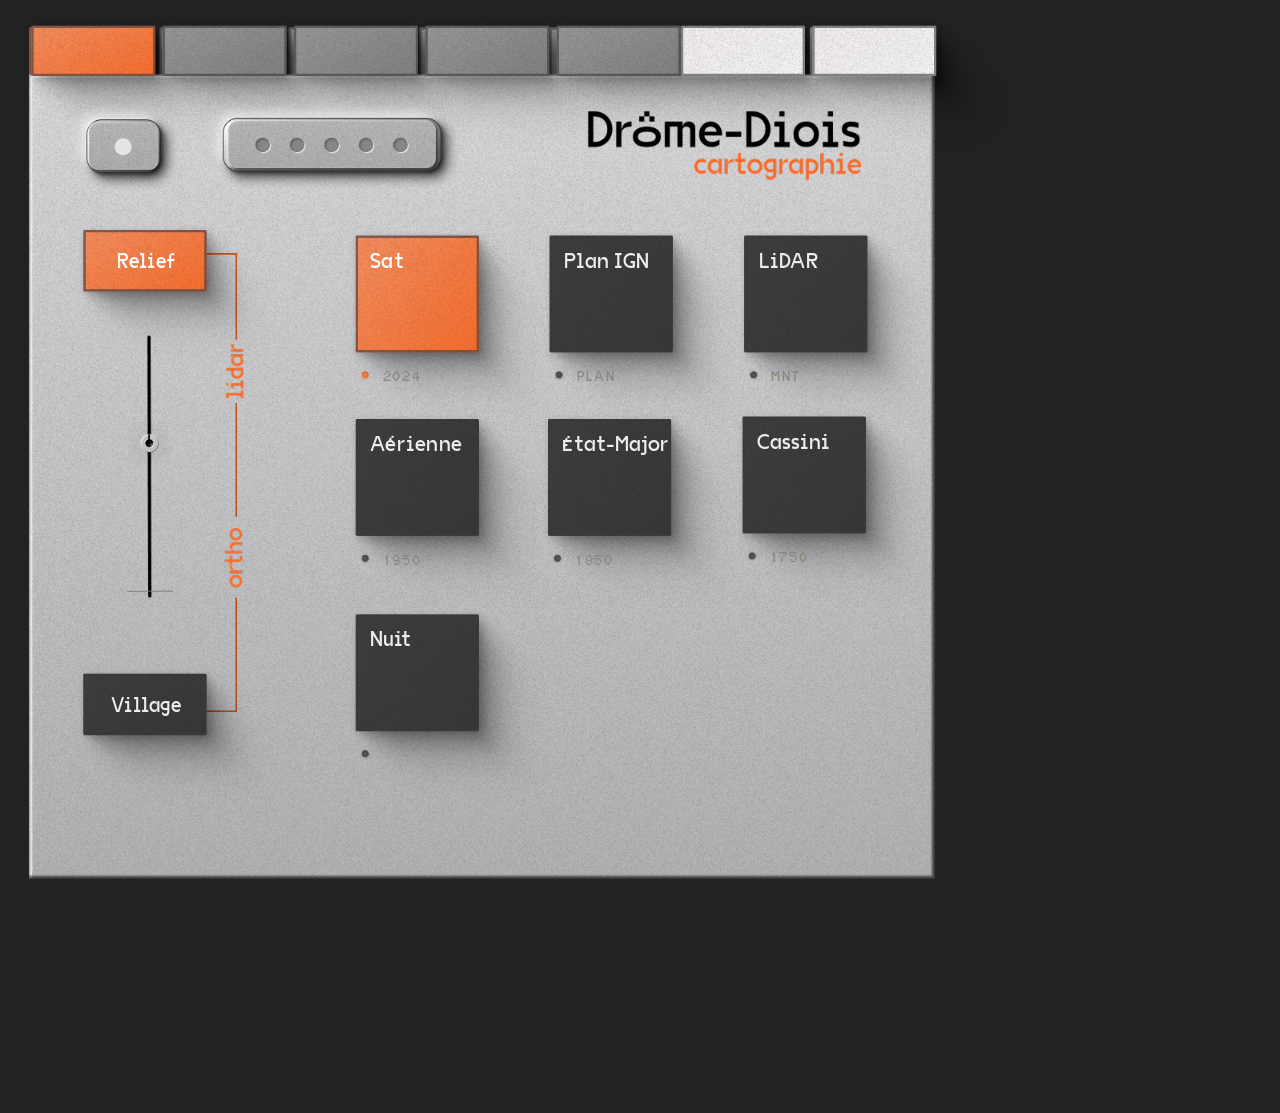
==== app-v4.html @ 01de95d0 "feat(ui): contrôleur unifié app-v4 — 7 panneaux + onglets cliquables app-v4.html : les 7 panneaux da" ====
<!doctype html><html lang="fr"><head><meta charset="utf-8">
<meta name="viewport" content="width=device-width, initial-scale=1"><title>Drôme-Diois — panneau v4 unifié</title>
<style>
  @font-face { font-family:'VG5000'; font-display:swap;
    src:url('fonts/VG5000-Regular_web.ttf') format('truetype'),
        url('https://cdn.velvetyne.fr/fonts/vg5000/VG5000-Regular.woff2') format('woff2'); }
  body { margin:0; background:#222; padding:20px; box-sizing:border-box; font-family:'VG5000',monospace; }
  #panel { position:relative; width:1244px; height:1073px; transform:scale(var(--s,1)); transform-origin:top left;
    background:no-repeat 0 0/1244px 1073px; }
  .led { position:absolute; width:20px; height:20px; pointer-events:none;
    background:url('assets/ui/led-off.png') center/contain no-repeat; }
  .led.on { background-image:url('assets/ui/led-on.png'); }
  .ksub { position:absolute; font-size:17px; color:#8a877c; text-transform:uppercase; letter-spacing:.12em; pointer-events:none; }
  .knoll { position:absolute; width:52px; height:52px; cursor:grab; transform:translate(-50%,-50%);
    background:url('assets/ui/knoll.png') center/contain no-repeat; } .knoll:active{cursor:grabbing;}
  .sknoll { position:absolute; width:46px; height:46px; cursor:grab; transform:translate(-50%,-50%);
    background:url('assets/ui/knoll.png') center/contain no-repeat; }
  #kptr { position:absolute; background:url('assets/ui/azimuth-pointer.png') center/100% 100% no-repeat; transform-origin:50% 0; pointer-events:none; }
  #kread { position:absolute; font-size:26px; color:#7c766c; font-variant-numeric:tabular-nums; pointer-events:none; transform:translateY(-50%); }
  #khit { position:absolute; border-radius:50%; cursor:grab; }
  #fscreen { position:absolute; border-radius:22px; }
</style></head><body>
<div id="panel"></div>
<script src="buttons-v4.js"></script>
<script>
const W=1244,H=1073, P=document.getElementById('panel');
const plate=id=>`assets/ui/panel-${id}-v4-plate.png`;
const el=(c,s,t)=>{const d=document.createElement('div');d.className=c;Object.assign(d.style,s);if(t!=null)d.textContent=t;return d;};

// ── état (local ; à brancher sur le state de l'app à l'intégration) ──────────
let basemap='sat', az=201, hr=14, reliefVal=60, kind='mammiferes';
const layers={relief:true, village:false, contours:false, sentiers:false, rivieres:false,
  baignade:false, viewpoints:false, forets:true, nautique:false, canyoning:false, transport:false,
  monuments:false, villages:false, restaurants:true, cafes:false, glaciers:false, boulangeries:false,
  daylight:true, slope:false, curvature:false, grille:false, drone:false, auto:true, manuel:false, faune:false};
let sVals=[35,62,48,55,72,40];

// ── onglets ──────────────────────────────────────────────────────────────
const TABS=['fond','nature','faune','activ','patri','comm','expe'];
const TABX=[14,178,342,506,670,825,989];
let active=location.hash.slice(1)||'fond';

// ── helpers boutons touche+led+sub ─────────────────────────────────────────
function keyBtn(o){ // {x,y,label,sub,on,onClick}
  makeButton(P,{type:'key',x:o.x,y:o.y,label:o.label,on:o.on,onClick:o.onClick});
  P.appendChild(el('led'+(o.on?' on':''),{left:(o.x+2)+'px',top:(o.y+164)+'px'}));
  if(o.sub) P.appendChild(el('ksub',{left:(o.x+34)+'px',top:(o.y+167)+'px'},o.sub));
}
function grid(list){ list.forEach(k=>keyBtn({x:k.x,y:k.y,label:k.label,sub:k.sub,on:layers[k.id],
  onClick:()=>{layers[k.id]=!layers[k.id];draw();}})); }
function halfBtn(id,label,x,y){ makeButton(P,{type:'half',x,y,label,on:layers[id],
  onClick:()=>{layers[id]=!layers[id];draw();}}); }
function pills(){ makeButton(P,{type:'minmax',x:79,y:120}); makeButton(P,{type:'search',x:249,y:118}); }

// ── panneaux ────────────────────────────────────────────────────────────────
const PANELS={
  fond(){
    pills();
    halfBtn('relief','Relief',79,262); halfBtn('village','Village',79,816);
    // slider relief vertical
    const RT={x:161,y0:400,y1:721}, ky=RT.y1-reliefVal/100*(RT.y1-RT.y0);
    const kn=el('knoll',{left:RT.x+'px',top:ky+'px'});
    dragY(kn,RT,v=>{reliefVal=v;draw();}); P.appendChild(kn);
    [['sat','Sat','2024',419,269],['ign','Plan IGN','plan',661,269],['lidar-only','LiDAR','mnt',904,269],
     ['aerienne50','Aérienne','1950',419,498],['etatmajor','État-Major','1850',659,498],
     ['cassini','Cassini','1750',902,495],['nuit','Nuit','',419,742]].forEach(([id,l,s,x,y])=>
      keyBtn({x,y,label:l,sub:s,on:basemap===id,onClick:()=>{basemap=id;draw();}}));
  },
  nature(){ pills(); grid([['contours','Contours','niveau',653,270],['sentiers','Sentiers','GR',896,270],
    ['rivieres','Rivières','eau',651,499],['baignade','Baignade','eau',894,496],
    ['viewpoints','Vues','pano',651,743],['forets','Forêts','noms',896,743]]
    .map(([id,label,sub,x,y])=>({id,label,sub,x,y}))); },
  activ(){ pills(); grid([['nautique','Canoë','eau vive',653,270],['canyoning','Canyon','gorge',896,270],
    ['transport','Transport','arrêts',651,499]].map(([id,label,sub,x,y])=>({id,label,sub,x,y}))); },
  patri(){ pills(); grid([['monuments','Monuments','MH',653,270],['villages','Villages','noms',896,270]]
    .map(([id,label,sub,x,y])=>({id,label,sub,x,y}))); },
  comm(){ pills(); grid([['restaurants','Restos','food',651,270],['cafes','Cafés','bar',896,270],
    ['glaciers','Glaciers','glace',651,499],['boulangeries','Pain','four',894,496]]
    .map(([id,label,sub,x,y])=>({id,label,sub,x,y}))); },
  expe(){
    pills();
    halfBtn('auto','Auto',79,262); halfBtn('manuel','Manuel',79,816);
    [['daylight','Lumière','soleil',417,269],['slope','Pentes','°',659,269],['curvature','Courbure','crêtes',902,269],
     ['grille','Grille','coord',417,498],['drone','Drone','vol',417,742]].forEach(([id,l,s,x,y])=>
      keyBtn({x,y,label:l,sub:s,on:layers[id],onClick:()=>{layers[id]=!layers[id];draw();}}));
    makeButton(P,{type:'dl',x:955,y:955});
    // sliders slope/curve
    const TRK={x0:107,len:168,ys:[442,481,521,652,691,731]};
    TRK.ys.forEach((y,i)=>{ const kn=el('sknoll',{left:(TRK.x0+sVals[i]/100*TRK.len)+'px',top:y+'px',
      backgroundImage:`url('assets/ui/${i%3===0?'knoll':'knoll-dot'}.png')`});
      dragX(kn,TRK,i,v=>{sVals[i]=v;draw();}); P.appendChild(kn); });
    // knob azimut
    const KN={cx:841,cy:709};
    P.appendChild(Object.assign(el('',{left:(KN.cx+48)+'px',top:'510px'},`${az}°  ${hr}h`),{id:'kread'}));
    P.appendChild(Object.assign(el('',{left:(KN.cx-19.5)+'px',top:KN.cy+'px',width:'39px',height:'180px',
      transform:`rotate(${az-180}deg)`}),{id:'kptr'}));
    const kh=Object.assign(el('',{left:(KN.cx-160)+'px',top:(KN.cy-160)+'px',width:'320px',height:'320px'}),{id:'khit'});
    kh.onpointerdown=e=>{kh.setPointerCapture(e.pointerId);
      const mv=ev=>{const r=P.getBoundingClientRect(),s=+(P.style.getPropertyValue('--s')||1);
        az=Math.round((Math.atan2(ev.clientX-(r.left+KN.cx*s),-(ev.clientY-(r.top+KN.cy*s)))*180/Math.PI+360)%360);draw();};
      const up=()=>{kh.removeEventListener('pointermove',mv);kh.removeEventListener('pointerup',up);};
      kh.addEventListener('pointermove',mv);kh.addEventListener('pointerup',up);};
    P.appendChild(kh);
  },
  faune(){ pills();
    makeButton(P,{type:'key',x:888,y:255,on:layers.faune,onClick:()=>{layers.faune=!layers.faune;draw();}});
    const KINDS=[['mammiferes','Mammifères'],['oiseaux','Oiseaux'],['reptiles','Reptiles'],['insectes','Insectes']];
    const KY=[468,579,686,797];
    KINDS.forEach(([id,label],i)=>makeButton(P,{type:'kind',x:778,y:KY[i],label,on:kind===id,
      onClick:()=>{kind=id;draw();}}));
    fauneScreen();
  },
};

// ── écran LCD faune ──────────────────────────────────────────────────────────
const SPR={cerf:[".1.....1.",".111.111.","...1.1...","..11111..",".1122211.",".1222221.",".1222221.","..1...1..","..1...1.."],
  sanglier:[".........",".1111111.","112222211","122222221","122222211",".1.11.1..",".1.11.1.."],
  oiseau:["...111...","..12221..",".1222211.","122222111",".1222221.","..12111..","...1.1..."],
  chouette:[".1.....1.",".11...11.",".1212121.",".1222221.",".1211121.",".1222221.","..12221..","..1...1.."],
  serpent:["...11111.","..1....1.","..1.111..",".11.1....",".1..1.111",".1..12221",".111....."],
  lezard:[".11......","1221.....",".12211...","112222111",".12222221",".1.1..1.1"],
  papillon:[".1.....1.","11.1.1.11","122111221",".1221221.","..12221..","...1.1..."],
  scarabee:[".1.....1.","..12221..",".1222221.","112222211",".1222221.","112222211",".1.....1."]};
const FKIND={mammiferes:['cerf','sanglier'],oiseaux:['oiseau','chouette'],reptiles:['serpent','lezard'],insectes:['papillon','scarabee']};
function fauneScreen(){
  const S={x:96,y:247,w:474,h:600}, CELL=7;
  const cv=document.createElement('canvas'); cv.id='fscreen'; cv.width=S.w; cv.height=S.h;
  Object.assign(cv.style,{left:S.x+'px',top:S.y+'px',width:S.w+'px',height:S.h+'px'}); P.appendChild(cv);
  const x=cv.getContext('2d'), cols=Math.floor(S.w/CELL), rows=Math.floor(S.h/CELL);
  for(let r=0;r<rows;r++)for(let c=0;c<cols;c++){ x.fillStyle='#aeb8c0'; x.fillRect(c*CELL,r*CELL,CELL,CELL);
    x.strokeStyle='#ccd2d6'; x.lineWidth=.5; x.strokeRect(c*CELL+.25,r*CELL+.25,CELL-.5,CELL-.5); }
  const list=FKIND[kind], P2=18,M=4,per=Math.floor((cols-M)/P2),mr=Math.floor((rows-M)/P2); let i=0;
  for(let r=0;r<mr;r++)for(let c=0;c<per;c++){ const g=SPR[list[i%list.length]];i++; const ox=M+c*P2,oy=M+r*P2;
    for(let py=0;py<g.length;py++)for(let px=0;px<g[py].length;px++){ if(g[py][px]==='.')continue;
      x.fillStyle=g[py][px]==='2'?'#3a3a3a':'#141414'; x.fillRect((ox+px)*CELL,(oy+py)*CELL,CELL,CELL);} }
}

// ── drag helpers ──────────────────────────────────────────────────────────
function dragY(kn,RT,cb){ kn.onpointerdown=e=>{kn.setPointerCapture(e.pointerId);
  const mv=ev=>{const r=P.getBoundingClientRect(),s=+(P.style.getPropertyValue('--s')||1);
    const y=(ev.clientY-r.top)/s; cb(Math.max(0,Math.min(100,Math.round((RT.y1-y)/(RT.y1-RT.y0)*100))));};
  const up=()=>{kn.removeEventListener('pointermove',mv);kn.removeEventListener('pointerup',up);};
  kn.addEventListener('pointermove',mv);kn.addEventListener('pointerup',up);}; }
function dragX(kn,TRK,i,cb){ kn.onpointerdown=e=>{kn.setPointerCapture(e.pointerId);
  const mv=ev=>{const r=P.getBoundingClientRect(),s=+(P.style.getPropertyValue('--s')||1);
    const x=(ev.clientX-r.left)/s; cb(Math.max(0,Math.min(100,Math.round((x-TRK.x0)/TRK.len*100))));};
  const up=()=>{kn.removeEventListener('pointermove',mv);kn.removeEventListener('pointerup',up);};
  kn.addEventListener('pointermove',mv);kn.addEventListener('pointerup',up);}; }

// ── rendu ────────────────────────────────────────────────────────────────
function draw(){
  P.innerHTML='';
  P.style.backgroundImage=`url('${plate(active)}')`;
  // onglets cliquables
  TABS.forEach((id,i)=>{ const on=id===active, white=(i>=5)&&!on;
    makeButton(P,{type:'tab',x:TABX[i],y:7,on,alt:white,onClick:()=>{active=id;draw();}}); });
  PANELS[active]();
}
draw();
const fit=()=>P.style.setProperty('--s',Math.min(1,(innerWidth-40)/W,(innerHeight-40)/H).toFixed(3));
addEventListener('resize',fit);fit();
</script></body></html>
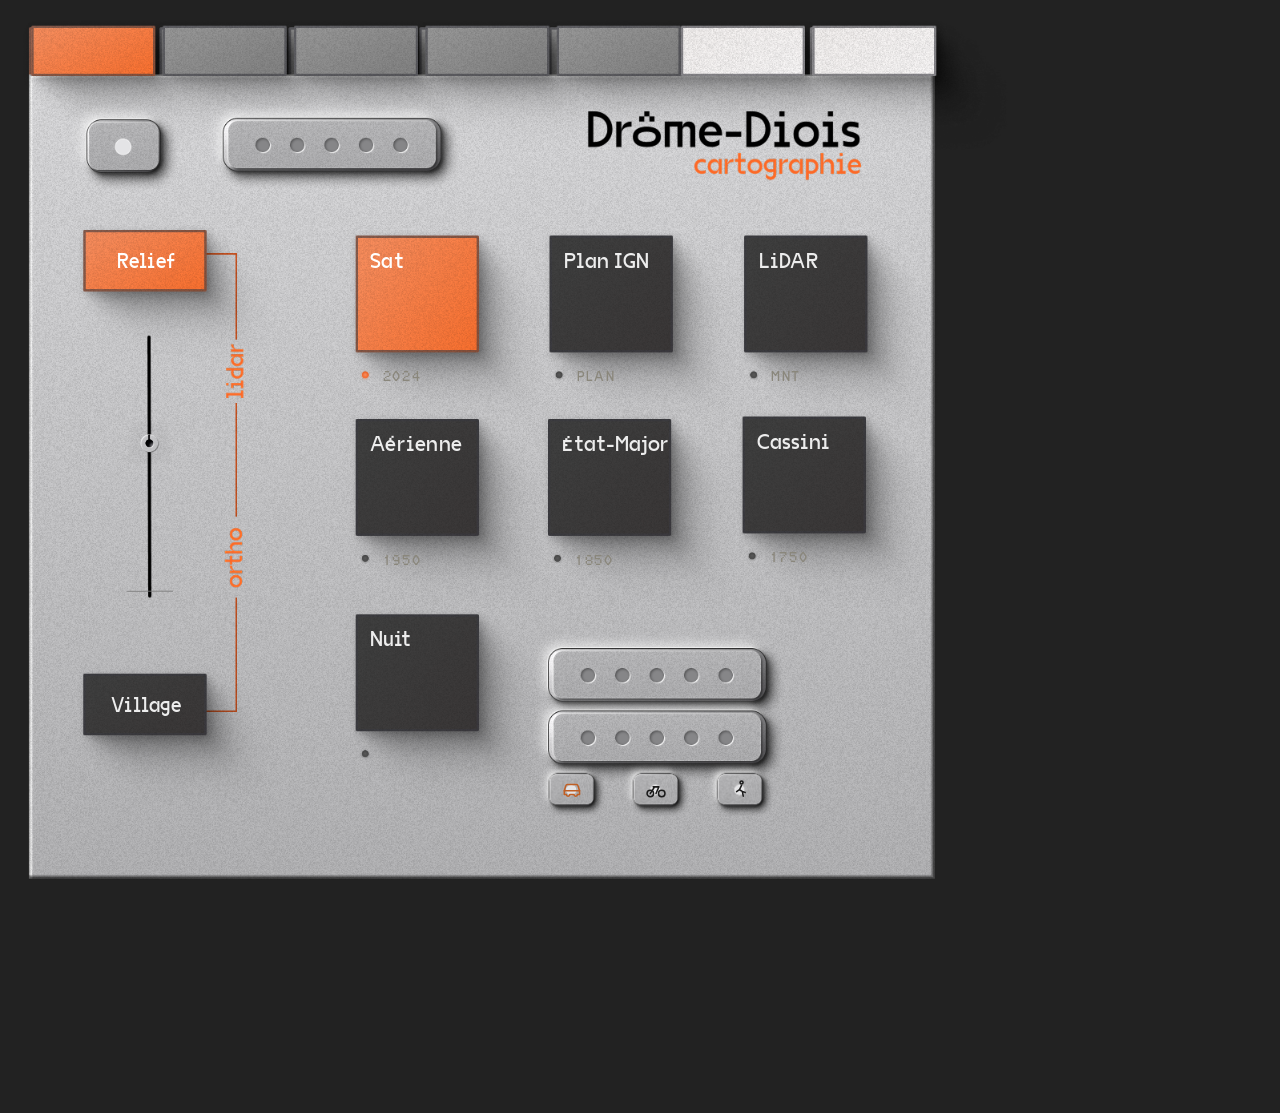
==== commit 1cf5415a: "feat(ui): itinéraire Fond (2 barres A→B + 3 boutons transport SVG) app-v4 fond : 2 barres recherche " ====
--- a/app-v4.html
+++ b/app-v4.html
@@ -28,7 +28,12 @@
 const el=(c,s,t)=>{const d=document.createElement('div');d.className=c;Object.assign(d.style,s);if(t!=null)d.textContent=t;return d;};
 
 // ── état (local ; à brancher sur le state de l'app à l'intégration) ──────────
-let basemap='sat', az=201, hr=14, reliefVal=60, kind='mammiferes';
+let basemap='sat', az=201, hr=14, reliefVal=60, kind='mammiferes', routeMode='car';
+// icônes transport (décalco SVG sur les boutons itinéraire)
+const ICON={
+  car:"<svg xmlns='http://www.w3.org/2000/svg' viewBox='0 0 24 24' fill='none' stroke='%231a1a1a' stroke-width='1.6' stroke-linecap='round' stroke-linejoin='round'><path d='M4 13l1.5-5A2 2 0 017.4 6.5h9.2A2 2 0 0118.5 8L20 13v4h-2.2a1.8 1.8 0 01-3.6 0H9.8a1.8 1.8 0 01-3.6 0H4z'/><path d='M4 13h16'/></svg>",
+  bike:"<svg xmlns='http://www.w3.org/2000/svg' viewBox='0 0 24 24' fill='none' stroke='%231a1a1a' stroke-width='1.6' stroke-linecap='round' stroke-linejoin='round'><circle cx='6' cy='16' r='3.4'/><circle cx='18' cy='16' r='3.4'/><path d='M6 16l4.5-7H15l-3 7M9 9h3.5'/></svg>",
+  foot:"<svg xmlns='http://www.w3.org/2000/svg' viewBox='0 0 24 24' fill='none' stroke='%231a1a1a' stroke-width='1.6' stroke-linecap='round' stroke-linejoin='round'><circle cx='13.5' cy='4.5' r='1.6'/><path d='M13.5 7.5l-2.2 4.5 3 1.8 1 5M11.3 12l-3 2M14.3 13.8l3 1'/></svg>"};
 const layers={relief:true, village:false, contours:false, sentiers:false, rivieres:false,
   baignade:false, viewpoints:false, forets:true, nautique:false, canyoning:false, transport:false,
   monuments:false, villages:false, restaurants:true, cafes:false, glaciers:false, boulangeries:false,
@@ -65,6 +70,16 @@
      ['aerienne50','Aérienne','1950',419,498],['etatmajor','État-Major','1850',659,498],
      ['cassini','Cassini','1750',902,495],['nuit','Nuit','',419,742]].forEach(([id,l,s,x,y])=>
       keyBtn({x,y,label:l,sub:s,on:basemap===id,onClick:()=>{basemap=id;draw();}}));
+    // ── itinéraire A→B : 2 barres recherche 5-points + 3 boutons transport ──
+    makeButton(P,{type:'search',x:655,y:780}); makeButton(P,{type:'search',x:655,y:858});
+    [['car',665],['bike',770],['foot',875]].forEach(([m,x])=>{
+      const sel=routeMode===m;
+      const b=makeButton(P,{type:'minmax',x,y:945,scale:.62,onClick:()=>{routeMode=m;draw();}});
+      const svg=ICON[m].replace('%231a1a1a',sel?'%23c05f24':'%231a1a1a');
+      b.appendChild(el('',{position:'absolute',left:'50%',top:'50%',transform:'translate(-50%,-50%)',
+        width:'46px',height:'46px',pointerEvents:'none',
+        background:`url("data:image/svg+xml,${svg}") center/contain no-repeat`}));
+    });
   },
   nature(){ pills(); grid([['contours','Contours','niveau',653,270],['sentiers','Sentiers','GR',896,270],
     ['rivieres','Rivières','eau',651,499],['baignade','Baignade','eau',894,496],
